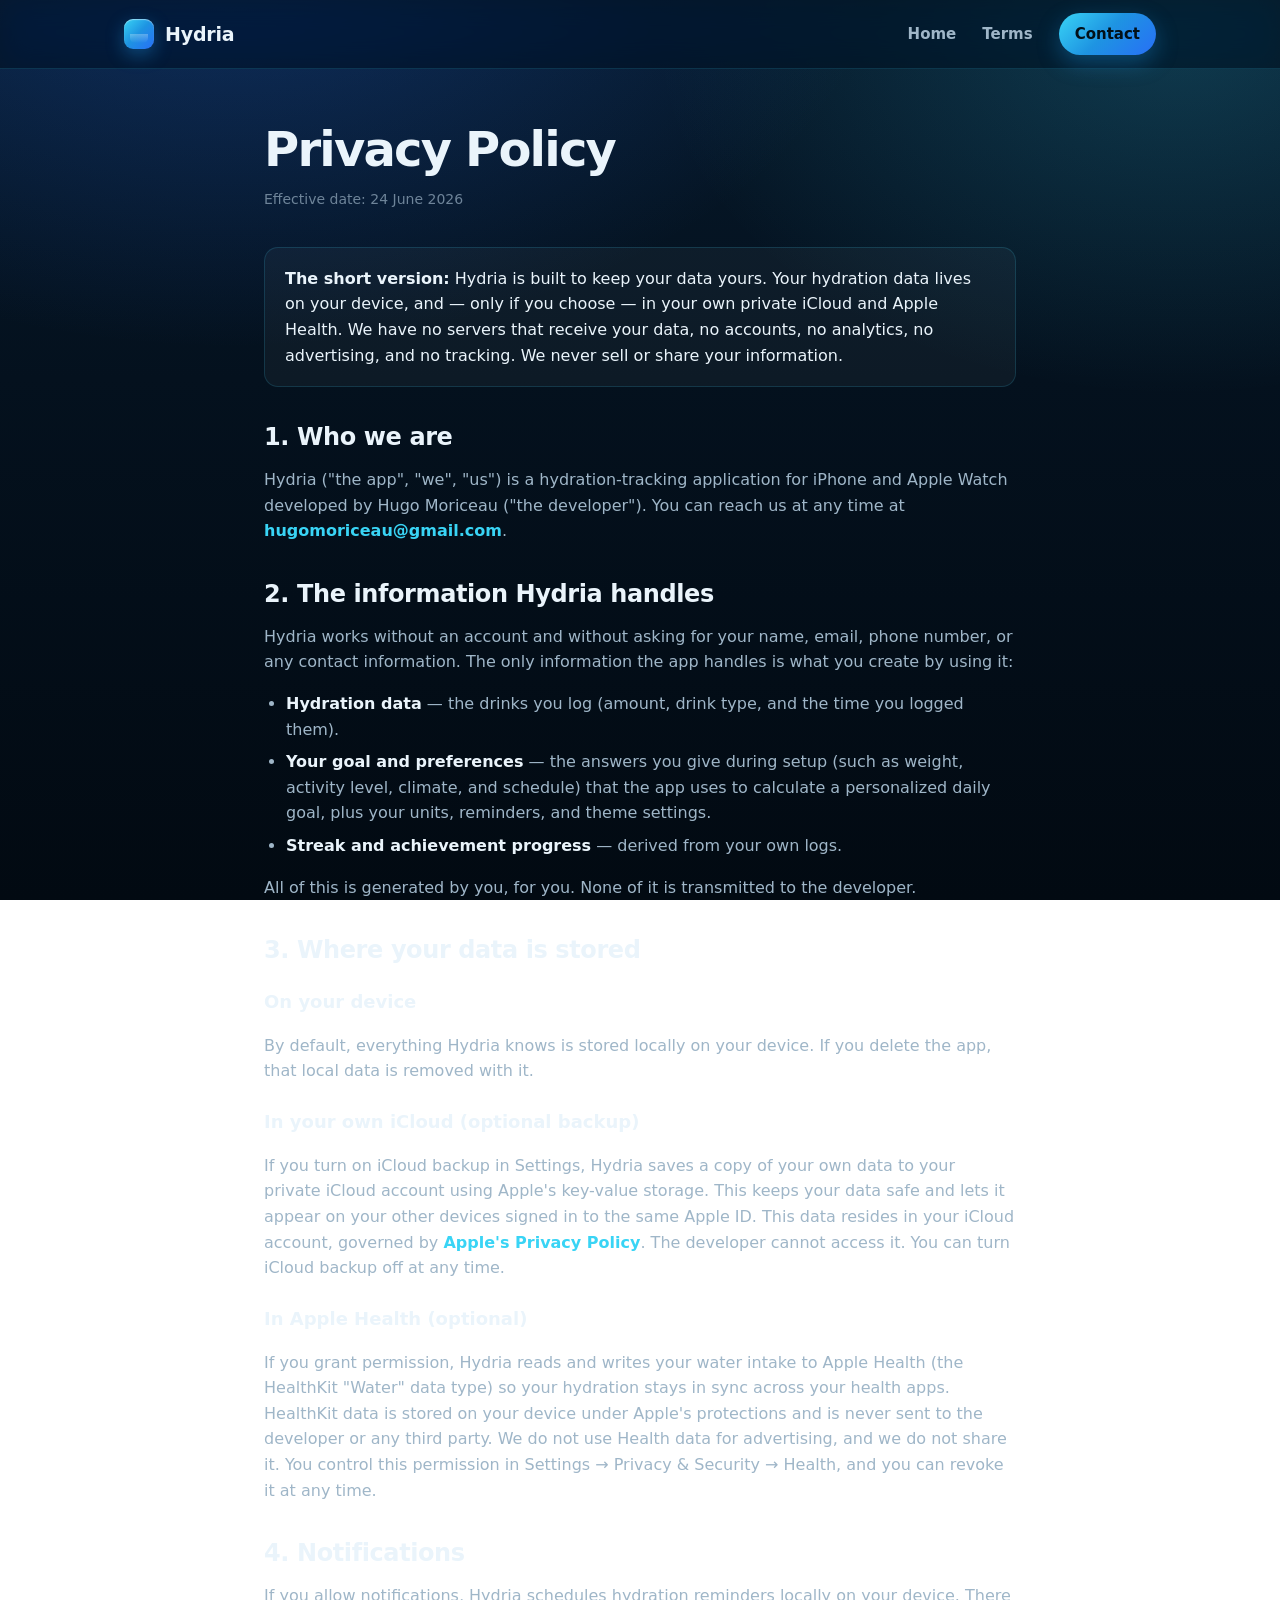
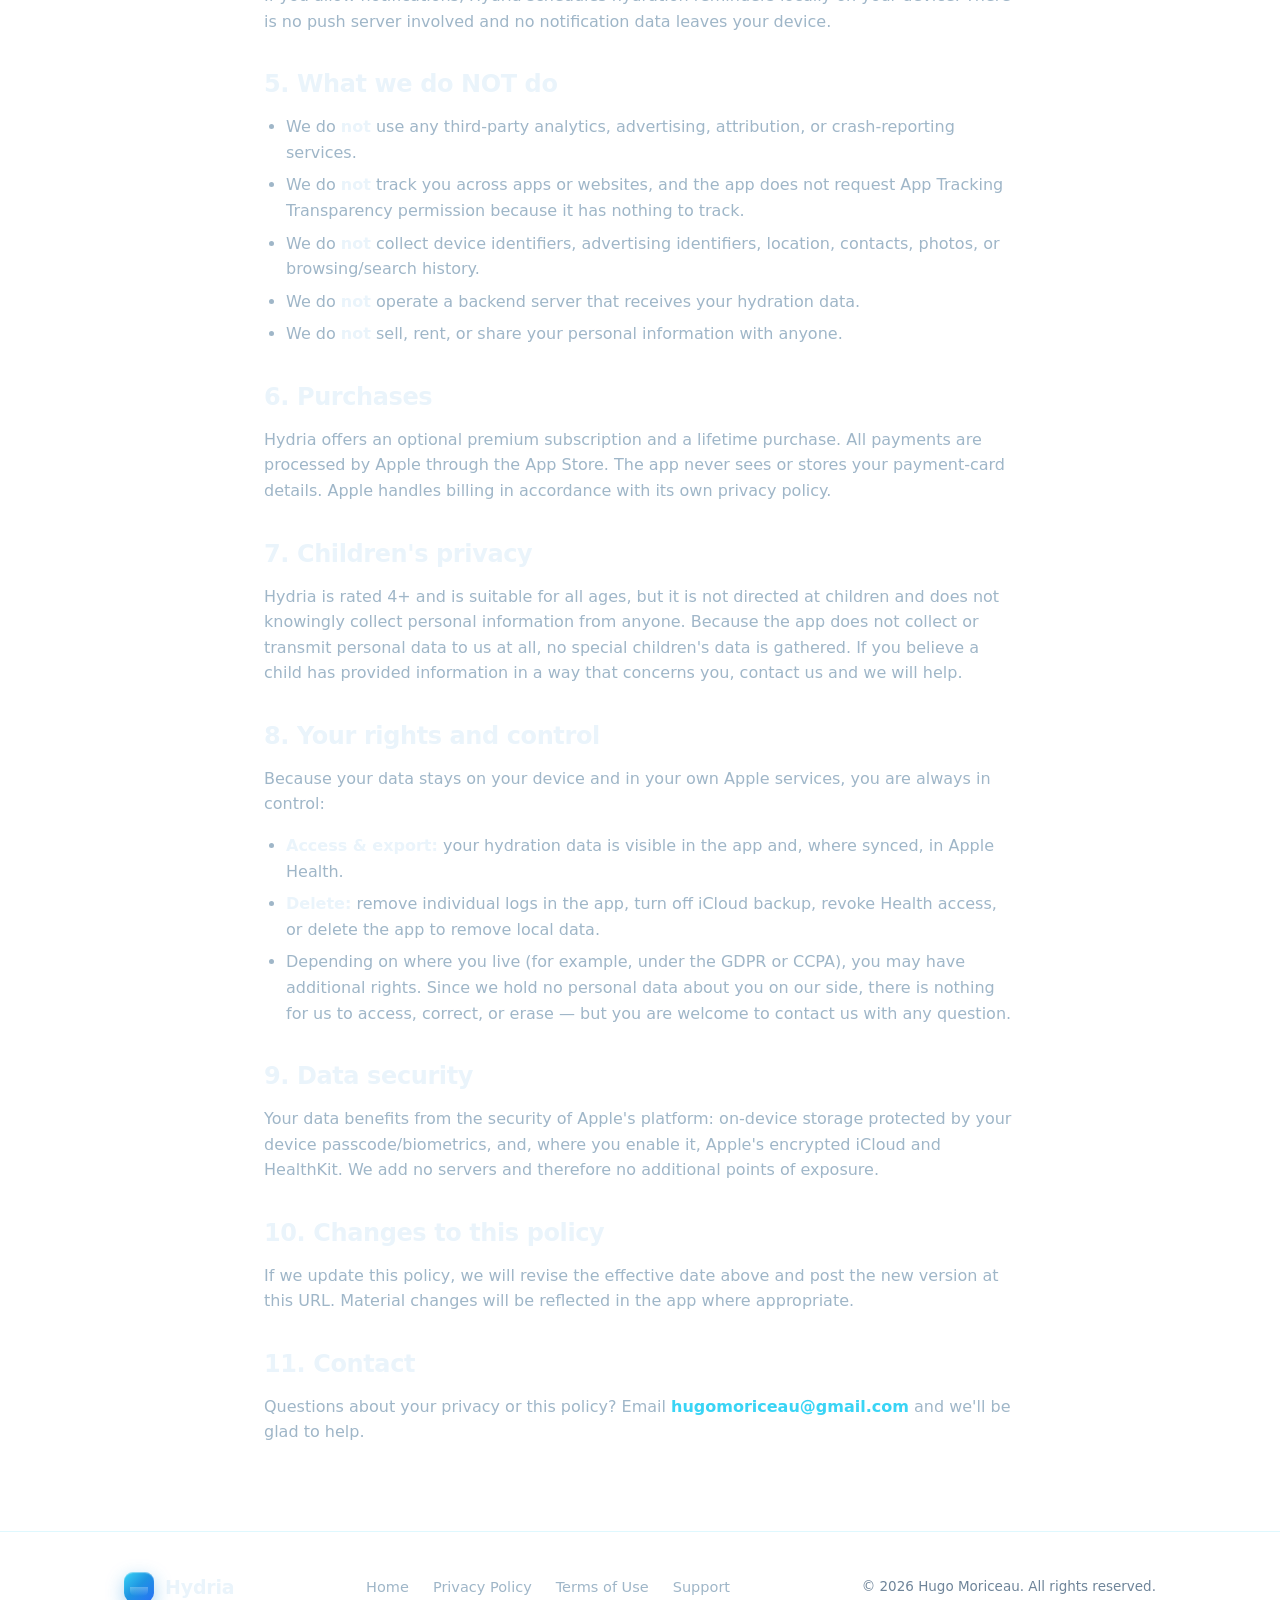
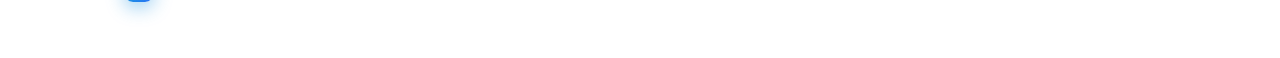
==== privacy.html @ f507b4f4 "Hydria marketing site + Privacy Policy + Terms of Use (EULA)" ====
<!DOCTYPE html>
<html lang="en">
<head>
  <meta charset="UTF-8" />
  <meta name="viewport" content="width=device-width, initial-scale=1" />
  <title>Privacy Policy — Hydria</title>
  <meta name="description" content="Hydria's privacy policy. Your hydration data stays on your device and in your own iCloud and Apple Health. No tracking, no ads, no third-party sharing." />
  <meta name="theme-color" content="#04111E" />
  <link rel="stylesheet" href="style.css" />
</head>
<body>

  <header class="site-header">
    <div class="wrap nav">
      <a class="brand" href="index.html"><span class="logo" aria-hidden="true"></span> Hydria</a>
      <nav class="nav-links">
        <a href="index.html">Home</a>
        <a href="terms.html">Terms</a>
        <a href="mailto:hugomoriceau@gmail.com" class="nav-cta">Contact</a>
      </nav>
    </div>
  </header>

  <main class="legal">
    <div class="wrap">
      <h1>Privacy Policy</h1>
      <p class="updated">Effective date: 24 June 2026</p>

      <div class="callout">
        <strong>The short version:</strong> Hydria is built to keep your data yours. Your hydration data lives on your device, and — only if you choose — in your own private iCloud and Apple Health. We have no servers that receive your data, no accounts, no analytics, no advertising, and no tracking. We never sell or share your information.
      </div>

      <h2>1. Who we are</h2>
      <p>Hydria ("the app", "we", "us") is a hydration-tracking application for iPhone and Apple Watch developed by Hugo Moriceau ("the developer"). You can reach us at any time at <a href="mailto:hugomoriceau@gmail.com">hugomoriceau@gmail.com</a>.</p>

      <h2>2. The information Hydria handles</h2>
      <p>Hydria works without an account and without asking for your name, email, phone number, or any contact information. The only information the app handles is what you create by using it:</p>
      <ul>
        <li><strong>Hydration data</strong> — the drinks you log (amount, drink type, and the time you logged them).</li>
        <li><strong>Your goal and preferences</strong> — the answers you give during setup (such as weight, activity level, climate, and schedule) that the app uses to calculate a personalized daily goal, plus your units, reminders, and theme settings.</li>
        <li><strong>Streak and achievement progress</strong> — derived from your own logs.</li>
      </ul>
      <p>All of this is generated by you, for you. None of it is transmitted to the developer.</p>

      <h2>3. Where your data is stored</h2>
      <h3>On your device</h3>
      <p>By default, everything Hydria knows is stored locally on your device. If you delete the app, that local data is removed with it.</p>

      <h3>In your own iCloud (optional backup)</h3>
      <p>If you turn on iCloud backup in Settings, Hydria saves a copy of your own data to your private iCloud account using Apple's key-value storage. This keeps your data safe and lets it appear on your other devices signed in to the same Apple ID. This data resides in your iCloud account, governed by <a href="https://www.apple.com/legal/privacy/" rel="noopener">Apple's Privacy Policy</a>. The developer cannot access it. You can turn iCloud backup off at any time.</p>

      <h3>In Apple Health (optional)</h3>
      <p>If you grant permission, Hydria reads and writes your water intake to Apple Health (the HealthKit "Water" data type) so your hydration stays in sync across your health apps. HealthKit data is stored on your device under Apple's protections and is never sent to the developer or any third party. We do not use Health data for advertising, and we do not share it. You control this permission in Settings → Privacy &amp; Security → Health, and you can revoke it at any time.</p>

      <h2>4. Notifications</h2>
      <p>If you allow notifications, Hydria schedules hydration reminders locally on your device. There is no push server involved and no notification data leaves your device.</p>

      <h2>5. What we do NOT do</h2>
      <ul>
        <li>We do <strong>not</strong> use any third-party analytics, advertising, attribution, or crash-reporting services.</li>
        <li>We do <strong>not</strong> track you across apps or websites, and the app does not request App Tracking Transparency permission because it has nothing to track.</li>
        <li>We do <strong>not</strong> collect device identifiers, advertising identifiers, location, contacts, photos, or browsing/search history.</li>
        <li>We do <strong>not</strong> operate a backend server that receives your hydration data.</li>
        <li>We do <strong>not</strong> sell, rent, or share your personal information with anyone.</li>
      </ul>

      <h2>6. Purchases</h2>
      <p>Hydria offers an optional premium subscription and a lifetime purchase. All payments are processed by Apple through the App Store. The app never sees or stores your payment-card details. Apple handles billing in accordance with its own privacy policy.</p>

      <h2>7. Children's privacy</h2>
      <p>Hydria is rated 4+ and is suitable for all ages, but it is not directed at children and does not knowingly collect personal information from anyone. Because the app does not collect or transmit personal data to us at all, no special children's data is gathered. If you believe a child has provided information in a way that concerns you, contact us and we will help.</p>

      <h2>8. Your rights and control</h2>
      <p>Because your data stays on your device and in your own Apple services, you are always in control:</p>
      <ul>
        <li><strong>Access &amp; export:</strong> your hydration data is visible in the app and, where synced, in Apple Health.</li>
        <li><strong>Delete:</strong> remove individual logs in the app, turn off iCloud backup, revoke Health access, or delete the app to remove local data.</li>
        <li>Depending on where you live (for example, under the GDPR or CCPA), you may have additional rights. Since we hold no personal data about you on our side, there is nothing for us to access, correct, or erase — but you are welcome to contact us with any question.</li>
      </ul>

      <h2>9. Data security</h2>
      <p>Your data benefits from the security of Apple's platform: on-device storage protected by your device passcode/biometrics, and, where you enable it, Apple's encrypted iCloud and HealthKit. We add no servers and therefore no additional points of exposure.</p>

      <h2>10. Changes to this policy</h2>
      <p>If we update this policy, we will revise the effective date above and post the new version at this URL. Material changes will be reflected in the app where appropriate.</p>

      <h2>11. Contact</h2>
      <p>Questions about your privacy or this policy? Email <a href="mailto:hugomoriceau@gmail.com">hugomoriceau@gmail.com</a> and we'll be glad to help.</p>
    </div>
  </main>

  <footer class="site-footer">
    <div class="wrap footer-grid">
      <a class="brand" href="index.html"><span class="logo" aria-hidden="true"></span> Hydria</a>
      <nav class="footer-links">
        <a href="index.html">Home</a>
        <a href="privacy.html">Privacy Policy</a>
        <a href="terms.html">Terms of Use</a>
        <a href="mailto:hugomoriceau@gmail.com">Support</a>
      </nav>
      <div class="footer-copy">© 2026 Hugo Moriceau. All rights reserved.</div>
    </div>
  </footer>

</body>
</html>
---- style.css ----
/* Hydria — shared site styles. Self-contained, no external deps. */
:root {
  --aqua: #39D4F5;
  --blue: #1E94E2;
  --indigo: #286FF6;
  --bg: #04111E;
  --bg-2: #06192B;
  --surface: rgba(255, 255, 255, 0.04);
  --surface-2: rgba(255, 255, 255, 0.06);
  --border: rgba(57, 212, 245, 0.16);
  --text: #EAF4FB;
  --muted: #9FB6C8;
  --muted-2: #6E8499;
  --radius: 22px;
  --maxw: 1080px;
  --grad: linear-gradient(135deg, var(--aqua) 0%, var(--blue) 48%, var(--indigo) 100%);
  --font: -apple-system, "SF Pro Rounded", "SF Pro Display", "SF Pro", BlinkMacSystemFont,
          "Segoe UI", system-ui, "Helvetica Neue", Arial, sans-serif;
}

* { box-sizing: border-box; }

html { scroll-behavior: smooth; }

body {
  margin: 0;
  font-family: var(--font);
  color: var(--text);
  background:
    radial-gradient(1100px 700px at 18% -8%, rgba(40, 111, 246, 0.28), transparent 60%),
    radial-gradient(900px 620px at 92% 4%, rgba(57, 212, 245, 0.18), transparent 58%),
    linear-gradient(180deg, var(--bg-2) 0%, var(--bg) 42%, #020A12 100%);
  background-attachment: fixed;
  line-height: 1.6;
  -webkit-font-smoothing: antialiased;
  text-rendering: optimizeLegibility;
}

a { color: var(--aqua); text-decoration: none; }
a:hover { text-decoration: underline; }

.wrap { width: 100%; max-width: var(--maxw); margin: 0 auto; padding: 0 24px; }

/* ---------- Header ---------- */
.site-header {
  position: sticky; top: 0; z-index: 20;
  backdrop-filter: saturate(160%) blur(14px);
  -webkit-backdrop-filter: saturate(160%) blur(14px);
  background: rgba(4, 17, 30, 0.62);
  border-bottom: 1px solid var(--border);
}
.nav { display: flex; align-items: center; justify-content: space-between; height: 68px; }
.brand { display: flex; align-items: center; gap: 11px; font-weight: 800; font-size: 19px; letter-spacing: -0.2px; color: var(--text); }
.brand:hover { text-decoration: none; }
.logo {
  width: 30px; height: 30px; border-radius: 9px;
  background: var(--grad);
  box-shadow: 0 6px 18px rgba(30, 148, 226, 0.4), inset 0 1px 1px rgba(255,255,255,0.45);
  position: relative; flex: none;
}
.logo::after {
  content: ""; position: absolute; left: 6px; right: 6px; bottom: 6px; height: 9px;
  border-radius: 0 0 5px 5px;
  background: linear-gradient(180deg, rgba(255,255,255,0.55), rgba(255,255,255,0));
  opacity: 0.5;
}
.nav-links { display: flex; gap: 26px; align-items: center; }
.nav-links a { color: var(--muted); font-size: 15px; font-weight: 600; }
.nav-links a:hover { color: var(--text); text-decoration: none; }
.nav-cta {
  background: var(--grad); color: #021018 !important; font-weight: 800;
  padding: 9px 16px; border-radius: 999px; font-size: 14px;
  box-shadow: 0 8px 22px rgba(30, 148, 226, 0.35);
}
.nav-cta:hover { text-decoration: none; filter: brightness(1.06); }

/* ---------- Hero ---------- */
.hero { padding: 86px 0 56px; text-align: center; position: relative; }
.eyebrow {
  display: inline-block; font-size: 13px; font-weight: 700; letter-spacing: 1.4px;
  text-transform: uppercase; color: var(--aqua);
  padding: 7px 14px; border: 1px solid var(--border); border-radius: 999px;
  background: var(--surface); margin-bottom: 22px;
}
h1 {
  font-size: clamp(40px, 7vw, 76px); line-height: 1.03; letter-spacing: -1.8px;
  margin: 0 0 18px; font-weight: 850;
}
h1 .accent { background: var(--grad); -webkit-background-clip: text; background-clip: text; color: transparent; }
.hero p.lede { font-size: clamp(17px, 2.4vw, 21px); color: var(--muted); max-width: 640px; margin: 0 auto 30px; }

.cta-row { display: flex; gap: 14px; justify-content: center; flex-wrap: wrap; align-items: center; }
.btn {
  display: inline-flex; align-items: center; gap: 9px;
  padding: 15px 26px; border-radius: 14px; font-weight: 800; font-size: 16px;
  border: 1px solid transparent; cursor: pointer;
}
.btn-primary { background: var(--grad); color: #021018; box-shadow: 0 14px 34px rgba(30, 148, 226, 0.4); }
.btn-primary:hover { text-decoration: none; filter: brightness(1.06); transform: translateY(-1px); }
.btn-ghost { background: var(--surface); color: var(--text); border-color: var(--border); }
.btn-ghost:hover { text-decoration: none; background: var(--surface-2); }

/* App Store badge placeholder */
.appstore-badge {
  display: inline-flex; align-items: center; gap: 10px;
  background: #000; color: #fff; border: 1px solid rgba(255,255,255,0.22);
  border-radius: 13px; padding: 10px 18px; font-weight: 700; min-width: 190px;
}
.appstore-badge:hover { text-decoration: none; border-color: rgba(255,255,255,0.4); }
.appstore-badge .apple { font-size: 26px; line-height: 1; }
.appstore-badge .ba-sub { font-size: 10px; color: #c9c9c9; line-height: 1; text-transform: uppercase; letter-spacing: 0.5px; }
.appstore-badge .ba-main { font-size: 19px; font-weight: 800; line-height: 1.05; }
.badge-note { display: block; font-size: 12px; color: var(--muted-2); margin-top: 8px; }

/* ---------- Hero water vessel ---------- */
.vessel-stage { margin: 52px auto 0; width: 230px; height: 360px; position: relative; }
.vessel {
  width: 100%; height: 100%; border-radius: 34px;
  border: 2px solid rgba(170, 224, 247, 0.35);
  background: linear-gradient(180deg, rgba(255,255,255,0.05), rgba(255,255,255,0.01));
  overflow: hidden; position: relative;
  box-shadow: 0 30px 80px rgba(2, 16, 30, 0.7), inset 0 1px 2px rgba(255,255,255,0.25);
  backdrop-filter: blur(2px);
}
.water {
  position: absolute; left: 0; right: 0; bottom: 0; height: 64%;
  background: linear-gradient(180deg, var(--aqua), var(--blue) 60%, var(--indigo));
  box-shadow: 0 -6px 30px rgba(57, 212, 245, 0.5) inset;
}
.water::before, .water::after {
  content: ""; position: absolute; top: -18px; left: -50%; width: 200%; height: 36px;
  background: radial-gradient(60px 18px at 50% 50%, rgba(255,255,255,0.5), transparent 70%);
  border-radius: 50%;
  animation: wave 5.5s ease-in-out infinite;
}
.water::after { top: -12px; opacity: 0.4; animation-duration: 7s; animation-direction: reverse; }
@keyframes wave {
  0%, 100% { transform: translateX(-6%) translateY(0); }
  50% { transform: translateX(6%) translateY(-5px); }
}
.vessel .pct {
  position: absolute; inset: 0; display: flex; align-items: center; justify-content: center;
  flex-direction: column; z-index: 2; text-shadow: 0 2px 10px rgba(2,16,30,0.6);
}
.vessel .pct b { font-size: 46px; font-weight: 850; letter-spacing: -1px; }
.vessel .pct span { font-size: 14px; color: rgba(234,244,251,0.85); font-weight: 600; }
@media (prefers-reduced-motion: reduce) {
  .water::before, .water::after { animation: none; }
}

/* ---------- Sections ---------- */
section.block { padding: 64px 0; }
.section-head { text-align: center; max-width: 660px; margin: 0 auto 44px; }
h2 { font-size: clamp(28px, 4.4vw, 44px); letter-spacing: -1px; margin: 0 0 14px; line-height: 1.08; }
.section-head p { color: var(--muted); font-size: 18px; margin: 0; }

/* Signature story (2-up) */
.story { display: grid; grid-template-columns: 1.05fr 0.95fr; gap: 30px; align-items: center; }
.story.reverse .story-text { order: 2; }
.story-text h3 { font-size: 26px; margin: 0 0 12px; letter-spacing: -0.5px; }
.story-text p { color: var(--muted); margin: 0 0 10px; }
.tag { display: inline-block; font-size: 12px; font-weight: 800; letter-spacing: 1px; text-transform: uppercase; color: var(--aqua); margin-bottom: 12px; }
.story-art {
  border-radius: var(--radius); border: 1px solid var(--border);
  min-height: 280px; position: relative; overflow: hidden;
  background: linear-gradient(160deg, rgba(57,212,245,0.1), rgba(40,111,246,0.06));
}
.art-water { background: radial-gradient(120% 80% at 30% 20%, rgba(57,212,245,0.4), transparent 55%), linear-gradient(180deg, #0a2540, #04111e); }
.art-water::after { content:""; position:absolute; left:0; right:0; bottom:0; height:46%; background: linear-gradient(180deg, var(--aqua), var(--indigo)); box-shadow: 0 -4px 26px rgba(57,212,245,0.5) inset; }
.art-modes { display: grid; grid-template-columns: 1fr 1fr; }
.art-modes .light { background: linear-gradient(180deg, #cdeefb, #8fd2f3); }
.art-modes .dark { background: linear-gradient(180deg, #06192b, #020a12); }
.art-modes .light::after, .art-modes .dark::after { content:""; position:absolute; bottom:0; height:40%; width:50%; }
.art-modes .light::after { left:0; background: linear-gradient(180deg, #39D4F5, #1E94E2); }
.art-modes .dark::after { left:50%; background: linear-gradient(180deg, #1E94E2, #286FF6); opacity:0.85; }
.art-freeze { display:flex; align-items:center; justify-content:center; background: radial-gradient(110% 90% at 50% 30%, rgba(57,212,245,0.22), transparent 60%), #061b30; }
.art-freeze .flake { font-size: 96px; filter: drop-shadow(0 8px 26px rgba(57,212,245,0.6)); }

/* Feature grid */
.grid { display: grid; grid-template-columns: repeat(3, 1fr); gap: 18px; }
.card {
  background: var(--surface); border: 1px solid var(--border); border-radius: var(--radius);
  padding: 24px; transition: transform 0.15s ease, border-color 0.15s ease, background 0.15s ease;
}
.card:hover { transform: translateY(-3px); border-color: rgba(57,212,245,0.4); background: var(--surface-2); }
.card .ico {
  width: 42px; height: 42px; border-radius: 11px; display: flex; align-items: center; justify-content: center;
  background: var(--grad); margin-bottom: 14px; font-size: 21px;
  box-shadow: 0 8px 20px rgba(30,148,226,0.3);
}
.card h4 { margin: 0 0 7px; font-size: 17px; letter-spacing: -0.3px; }
.card p { margin: 0; color: var(--muted); font-size: 14.5px; }

/* Pricing */
.pricing { display: grid; grid-template-columns: repeat(4, 1fr); gap: 16px; align-items: stretch; }
.plan {
  background: var(--surface); border: 1px solid var(--border); border-radius: var(--radius);
  padding: 26px 22px; display: flex; flex-direction: column;
}
.plan.hero-plan {
  border-color: rgba(57,212,245,0.7);
  background: linear-gradient(180deg, rgba(57,212,245,0.12), rgba(40,111,246,0.06));
  box-shadow: 0 18px 50px rgba(30,148,226,0.28);
  position: relative;
}
.plan .ribbon {
  position: absolute; top: -12px; left: 50%; transform: translateX(-50%);
  background: var(--grad); color: #021018; font-size: 11px; font-weight: 800;
  padding: 5px 12px; border-radius: 999px; letter-spacing: 0.5px; white-space: nowrap;
}
.plan .pname { font-size: 14px; font-weight: 800; text-transform: uppercase; letter-spacing: 1px; color: var(--muted); }
.plan .price { font-size: 34px; font-weight: 850; letter-spacing: -1px; margin: 10px 0 2px; }
.plan .per { color: var(--muted); font-size: 14px; }
.plan .sub { color: var(--aqua); font-size: 13.5px; font-weight: 700; margin-top: 10px; min-height: 20px; }
.plan ul { list-style: none; padding: 0; margin: 16px 0 0; }
.plan li { color: var(--muted); font-size: 14px; padding: 5px 0 5px 22px; position: relative; }
.plan li::before { content: "✓"; position: absolute; left: 0; color: var(--aqua); font-weight: 800; }
.pricing-note { text-align: center; color: var(--muted-2); font-size: 13px; max-width: 720px; margin: 22px auto 0; }

/* Free vs Premium strip */
.tiers { display: grid; grid-template-columns: 1fr 1fr; gap: 18px; }
.tier { background: var(--surface); border: 1px solid var(--border); border-radius: var(--radius); padding: 26px; }
.tier.prem { border-color: rgba(57,212,245,0.5); background: linear-gradient(180deg, rgba(57,212,245,0.08), transparent); }
.tier h4 { margin: 0 0 14px; font-size: 19px; }
.tier ul { margin: 0; padding-left: 20px; color: var(--muted); }
.tier li { margin: 6px 0; font-size: 14.5px; }

/* CTA band */
.cta-band {
  text-align: center; border-radius: 28px; padding: 56px 28px; margin: 24px 0;
  background: var(--grad); color: #021018;
  box-shadow: 0 24px 70px rgba(30,148,226,0.4);
}
.cta-band h2 { color: #021018; }
.cta-band p { color: rgba(2,16,24,0.75); font-size: 18px; max-width: 520px; margin: 0 auto 24px; }
.cta-band .appstore-badge { background: #021018; }

/* ---------- Footer ---------- */
.site-footer { border-top: 1px solid var(--border); padding: 40px 0 56px; margin-top: 30px; color: var(--muted); }
.footer-grid { display: flex; justify-content: space-between; align-items: center; flex-wrap: wrap; gap: 18px; }
.footer-links { display: flex; gap: 24px; flex-wrap: wrap; }
.footer-links a { color: var(--muted); font-size: 14.5px; }
.footer-links a:hover { color: var(--text); }
.footer-copy { font-size: 13.5px; color: var(--muted-2); }

/* ---------- Legal pages ---------- */
.legal { padding: 56px 0 40px; }
.legal .wrap { max-width: 800px; }
.legal h1 { font-size: clamp(32px, 5vw, 48px); margin-bottom: 6px; }
.legal .updated { color: var(--muted-2); font-size: 14px; margin-bottom: 36px; }
.legal h2 { font-size: 24px; margin: 38px 0 12px; letter-spacing: -0.4px; }
.legal h3 { font-size: 18px; margin: 24px 0 8px; }
.legal p, .legal li { color: var(--muted); font-size: 16px; }
.legal ul { padding-left: 22px; }
.legal li { margin: 7px 0; }
.legal a { font-weight: 600; }
.legal .callout {
  background: var(--surface); border: 1px solid var(--border); border-radius: 14px;
  padding: 18px 20px; margin: 20px 0; color: var(--text);
}
.legal strong { color: var(--text); }

/* ---------- Responsive ---------- */
@media (max-width: 880px) {
  .grid { grid-template-columns: 1fr 1fr; }
  .pricing { grid-template-columns: 1fr 1fr; }
  .story, .story.reverse { grid-template-columns: 1fr; }
  .story.reverse .story-text { order: 0; }
  .tiers { grid-template-columns: 1fr; }
  .nav-links a:not(.nav-cta) { display: none; }
}
@media (max-width: 540px) {
  .grid { grid-template-columns: 1fr; }
  .pricing { grid-template-columns: 1fr; }
  .hero { padding: 60px 0 40px; }
  .footer-grid { flex-direction: column; text-align: center; }
}
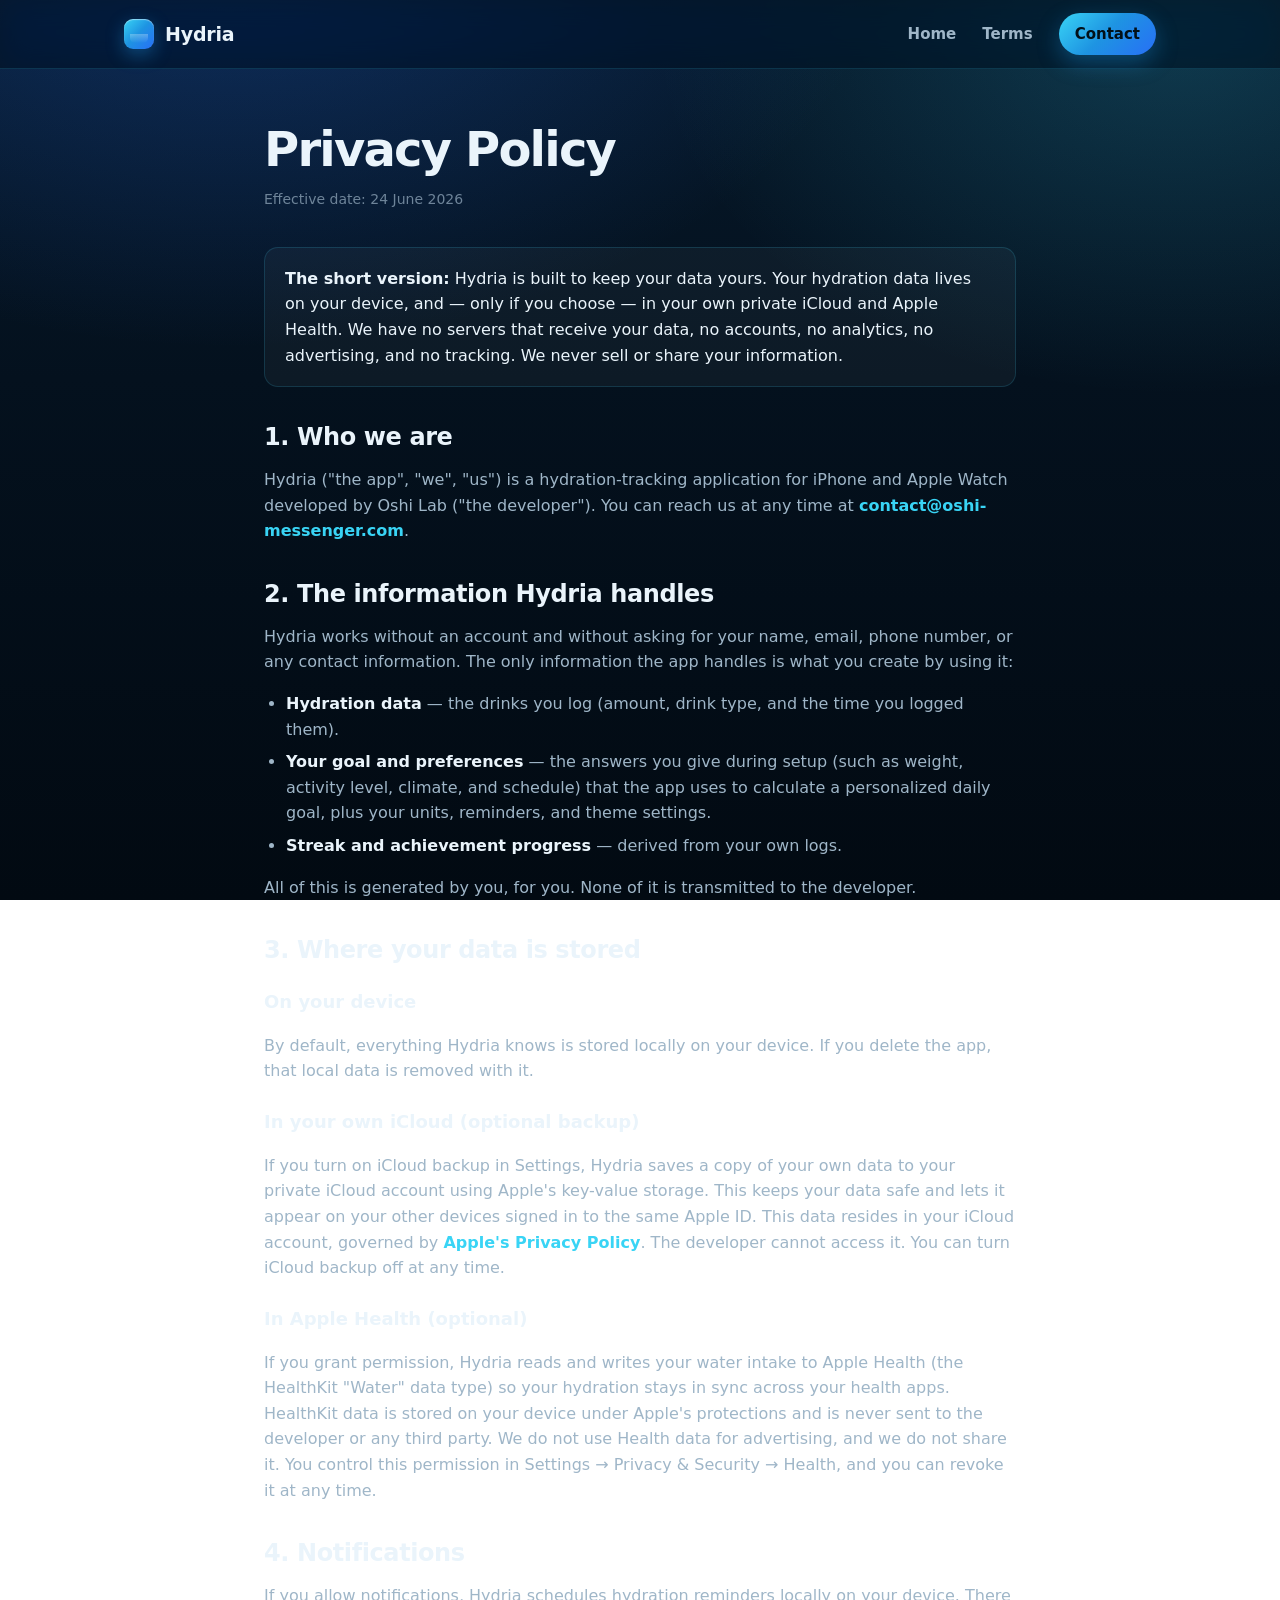
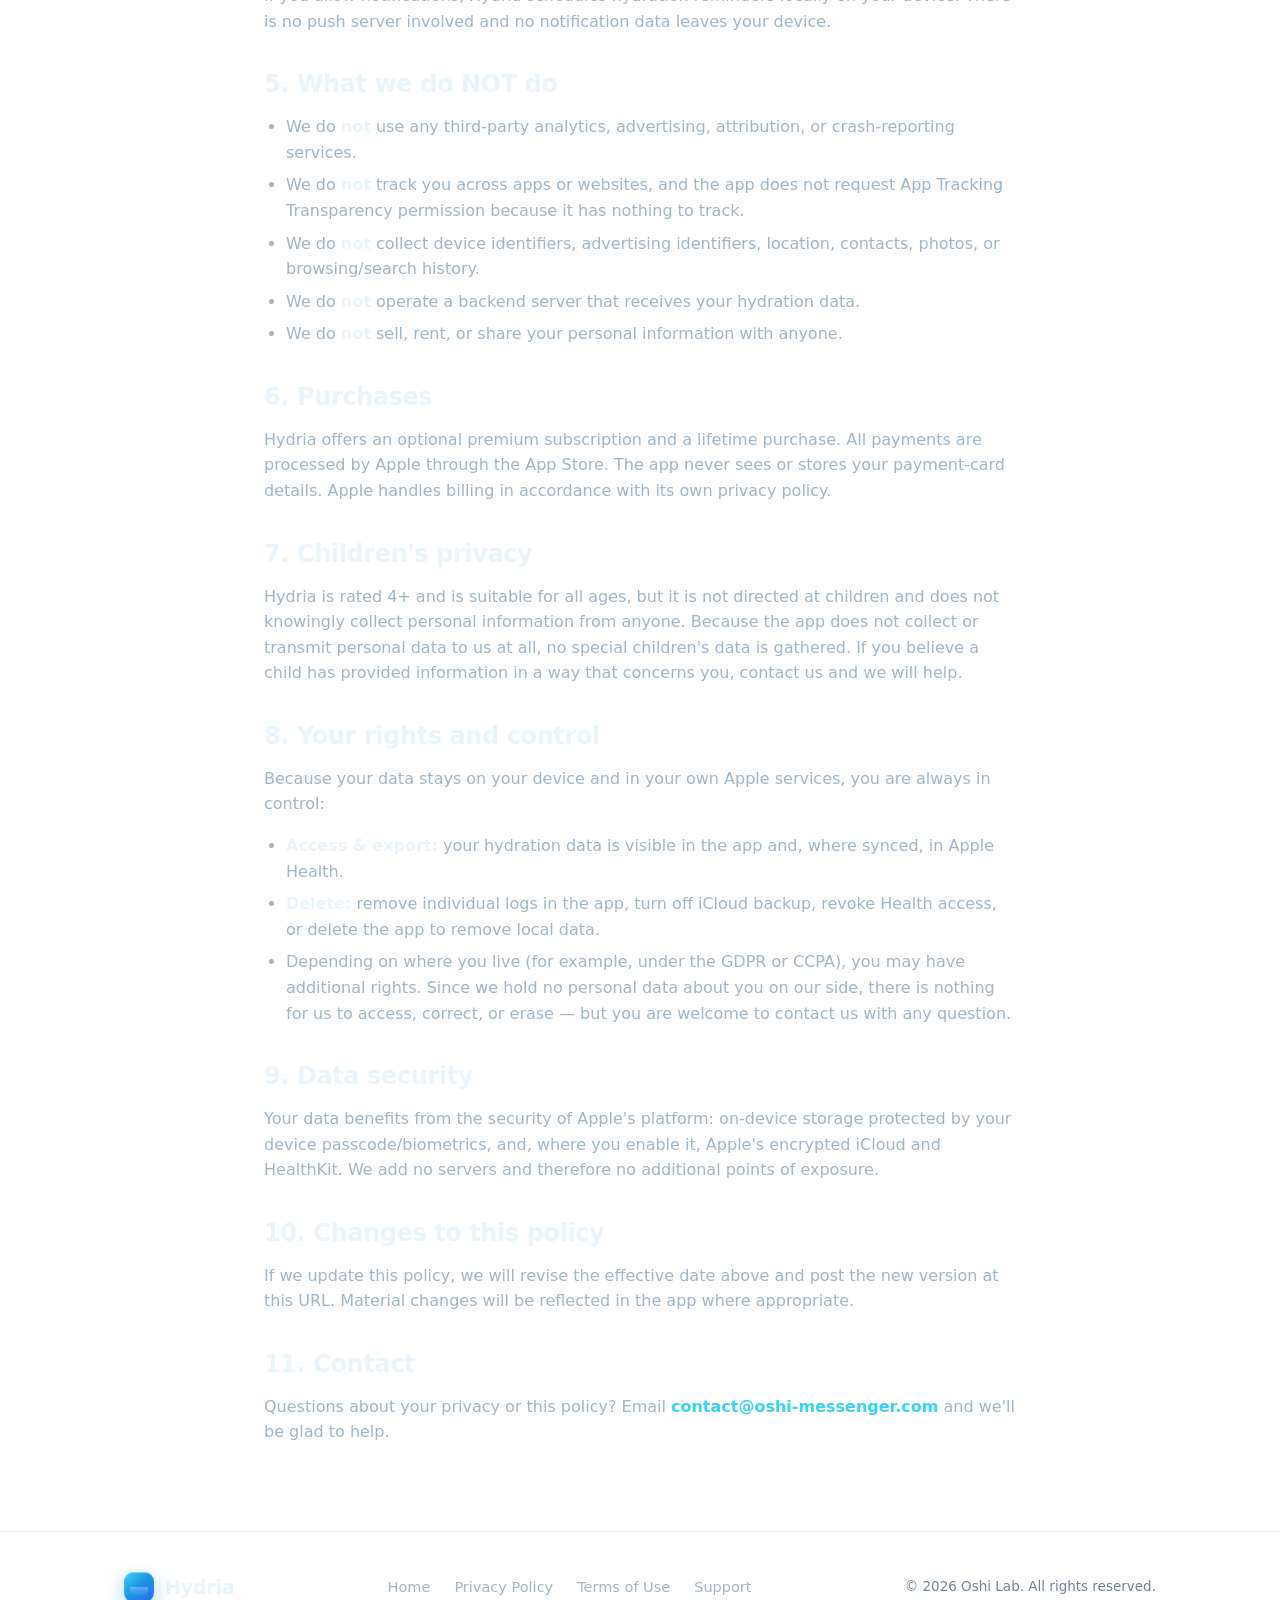
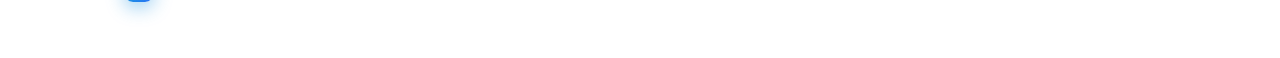
==== commit f4d363e1: "Speak with one voice: Oshi Lab, Switzerland, one address Three identities were live across these sit" ====
--- a/privacy.html
+++ b/privacy.html
@@ -4,6 +4,23 @@
   <meta charset="UTF-8" />
   <meta name="viewport" content="width=device-width, initial-scale=1" />
   <title>Privacy Policy — Hydria</title>
+<!-- social share (og/twitter) -->
+<meta property="og:type" content="website">
+<meta property="og:site_name" content="Oshi Lab">
+<meta property="og:title" content="Privacy Policy — Hydria">
+<meta property="og:description" content="How Hydria handles your data.">
+<meta property="og:url" content="https://lastoneparis.github.io/hydria/privacy.html">
+<meta property="og:image" content="https://lastoneparis.github.io/hydria/share.png">
+<meta property="og:image:secure_url" content="https://lastoneparis.github.io/hydria/share.png">
+<meta property="og:image:type" content="image/png">
+<meta property="og:image:width" content="1200">
+<meta property="og:image:height" content="630">
+<meta property="og:image:alt" content="Privacy Policy — Hydria">
+<meta name="twitter:card" content="summary_large_image">
+<meta name="twitter:title" content="Privacy Policy — Hydria">
+<meta name="twitter:description" content="How Hydria handles your data.">
+<meta name="twitter:image" content="https://lastoneparis.github.io/hydria/share.png">
+
   <meta name="description" content="Hydria's privacy policy. Your hydration data stays on your device and in your own iCloud and Apple Health. No tracking, no ads, no third-party sharing." />
   <meta name="theme-color" content="#04111E" />
   <link rel="stylesheet" href="style.css" />
@@ -16,7 +33,7 @@
       <nav class="nav-links">
         <a href="index.html">Home</a>
         <a href="terms.html">Terms</a>
-        <a href="mailto:hugomoriceau@gmail.com" class="nav-cta">Contact</a>
+        <a href="mailto:contact@oshi-messenger.com" class="nav-cta">Contact</a>
       </nav>
     </div>
   </header>
@@ -31,7 +48,7 @@
       </div>
 
       <h2>1. Who we are</h2>
-      <p>Hydria ("the app", "we", "us") is a hydration-tracking application for iPhone and Apple Watch developed by Hugo Moriceau ("the developer"). You can reach us at any time at <a href="mailto:hugomoriceau@gmail.com">hugomoriceau@gmail.com</a>.</p>
+      <p>Hydria ("the app", "we", "us") is a hydration-tracking application for iPhone and Apple Watch developed by Oshi Lab ("the developer"). You can reach us at any time at <a href="mailto:contact@oshi-messenger.com">contact@oshi-messenger.com</a>.</p>
 
       <h2>2. The information Hydria handles</h2>
       <p>Hydria works without an account and without asking for your name, email, phone number, or any contact information. The only information the app handles is what you create by using it:</p>
@@ -85,7 +102,7 @@
       <p>If we update this policy, we will revise the effective date above and post the new version at this URL. Material changes will be reflected in the app where appropriate.</p>
 
       <h2>11. Contact</h2>
-      <p>Questions about your privacy or this policy? Email <a href="mailto:hugomoriceau@gmail.com">hugomoriceau@gmail.com</a> and we'll be glad to help.</p>
+      <p>Questions about your privacy or this policy? Email <a href="mailto:contact@oshi-messenger.com">contact@oshi-messenger.com</a> and we'll be glad to help.</p>
     </div>
   </main>
 
@@ -96,9 +113,9 @@
         <a href="index.html">Home</a>
         <a href="privacy.html">Privacy Policy</a>
         <a href="terms.html">Terms of Use</a>
-        <a href="mailto:hugomoriceau@gmail.com">Support</a>
+        <a href="mailto:contact@oshi-messenger.com">Support</a>
       </nav>
-      <div class="footer-copy">© 2026 Hugo Moriceau. All rights reserved.</div>
+      <div class="footer-copy">© 2026 Oshi Lab. All rights reserved.</div>
     </div>
   </footer>
 
